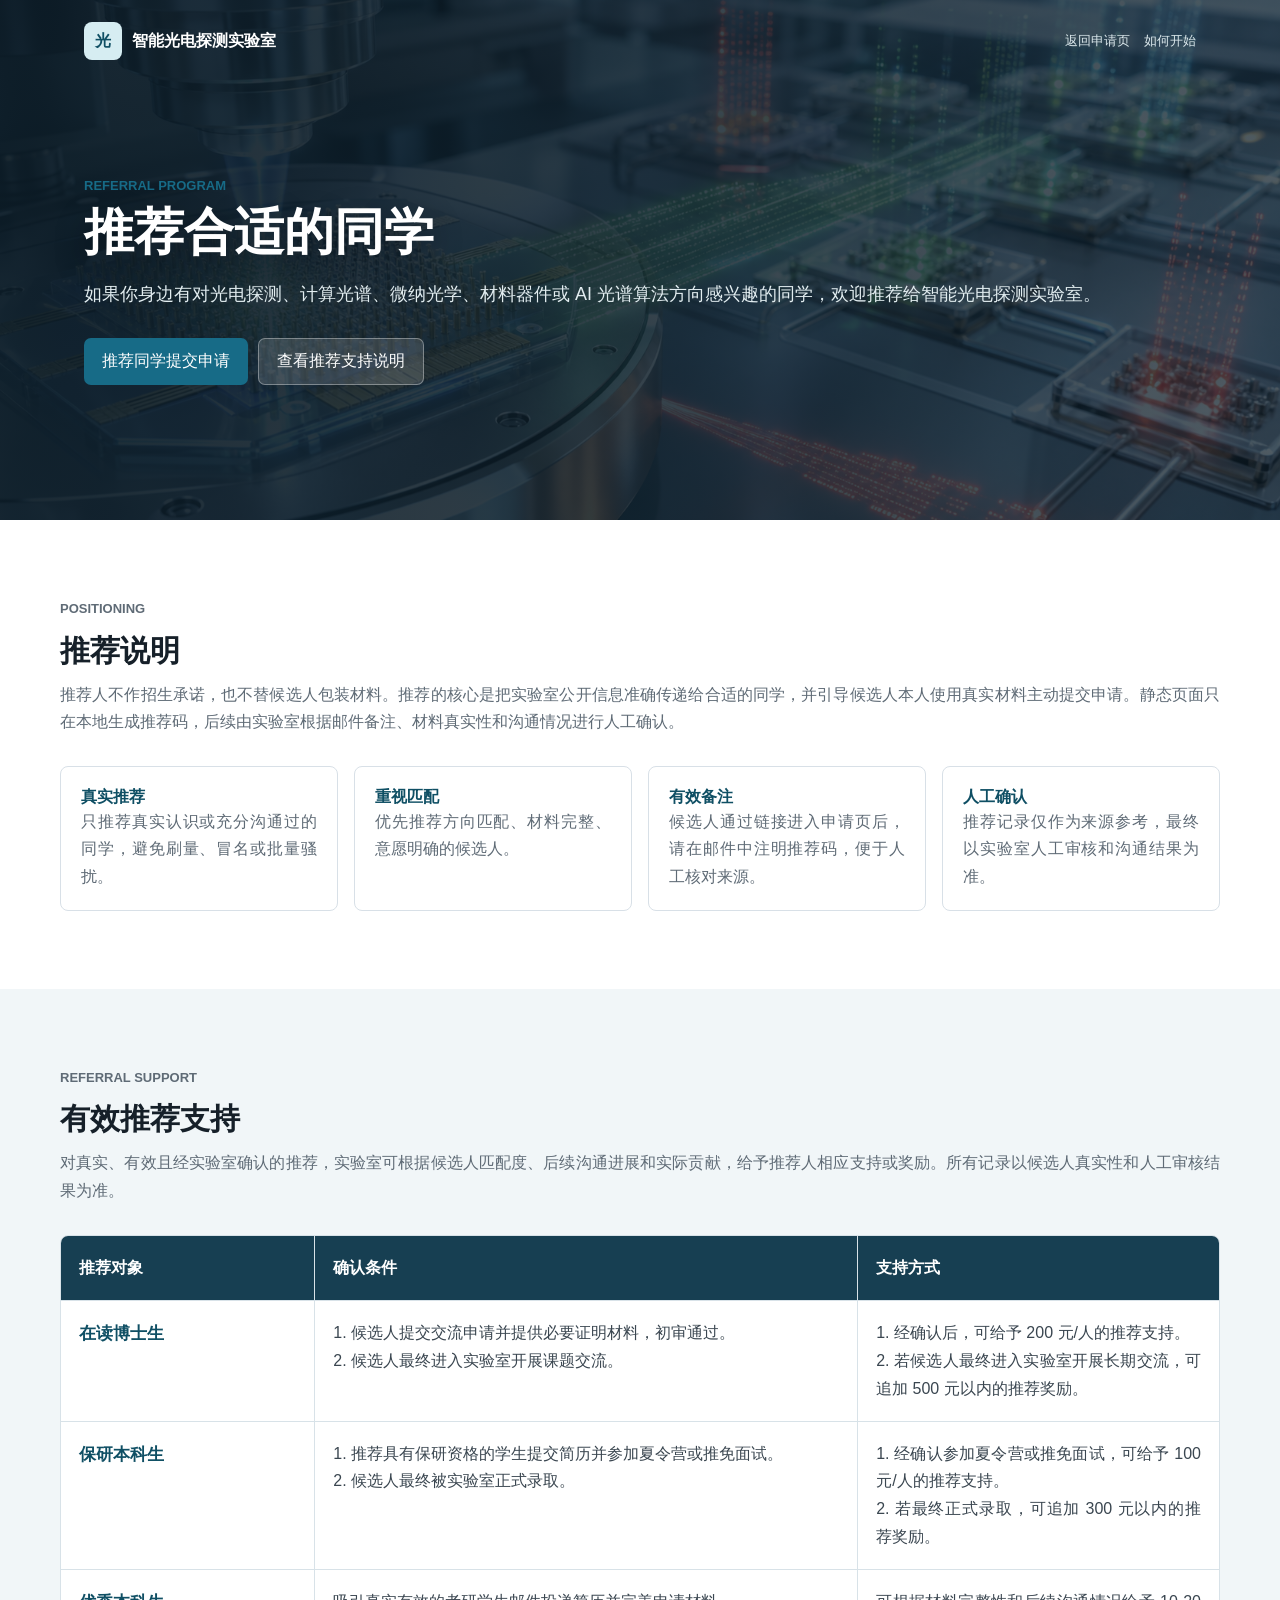
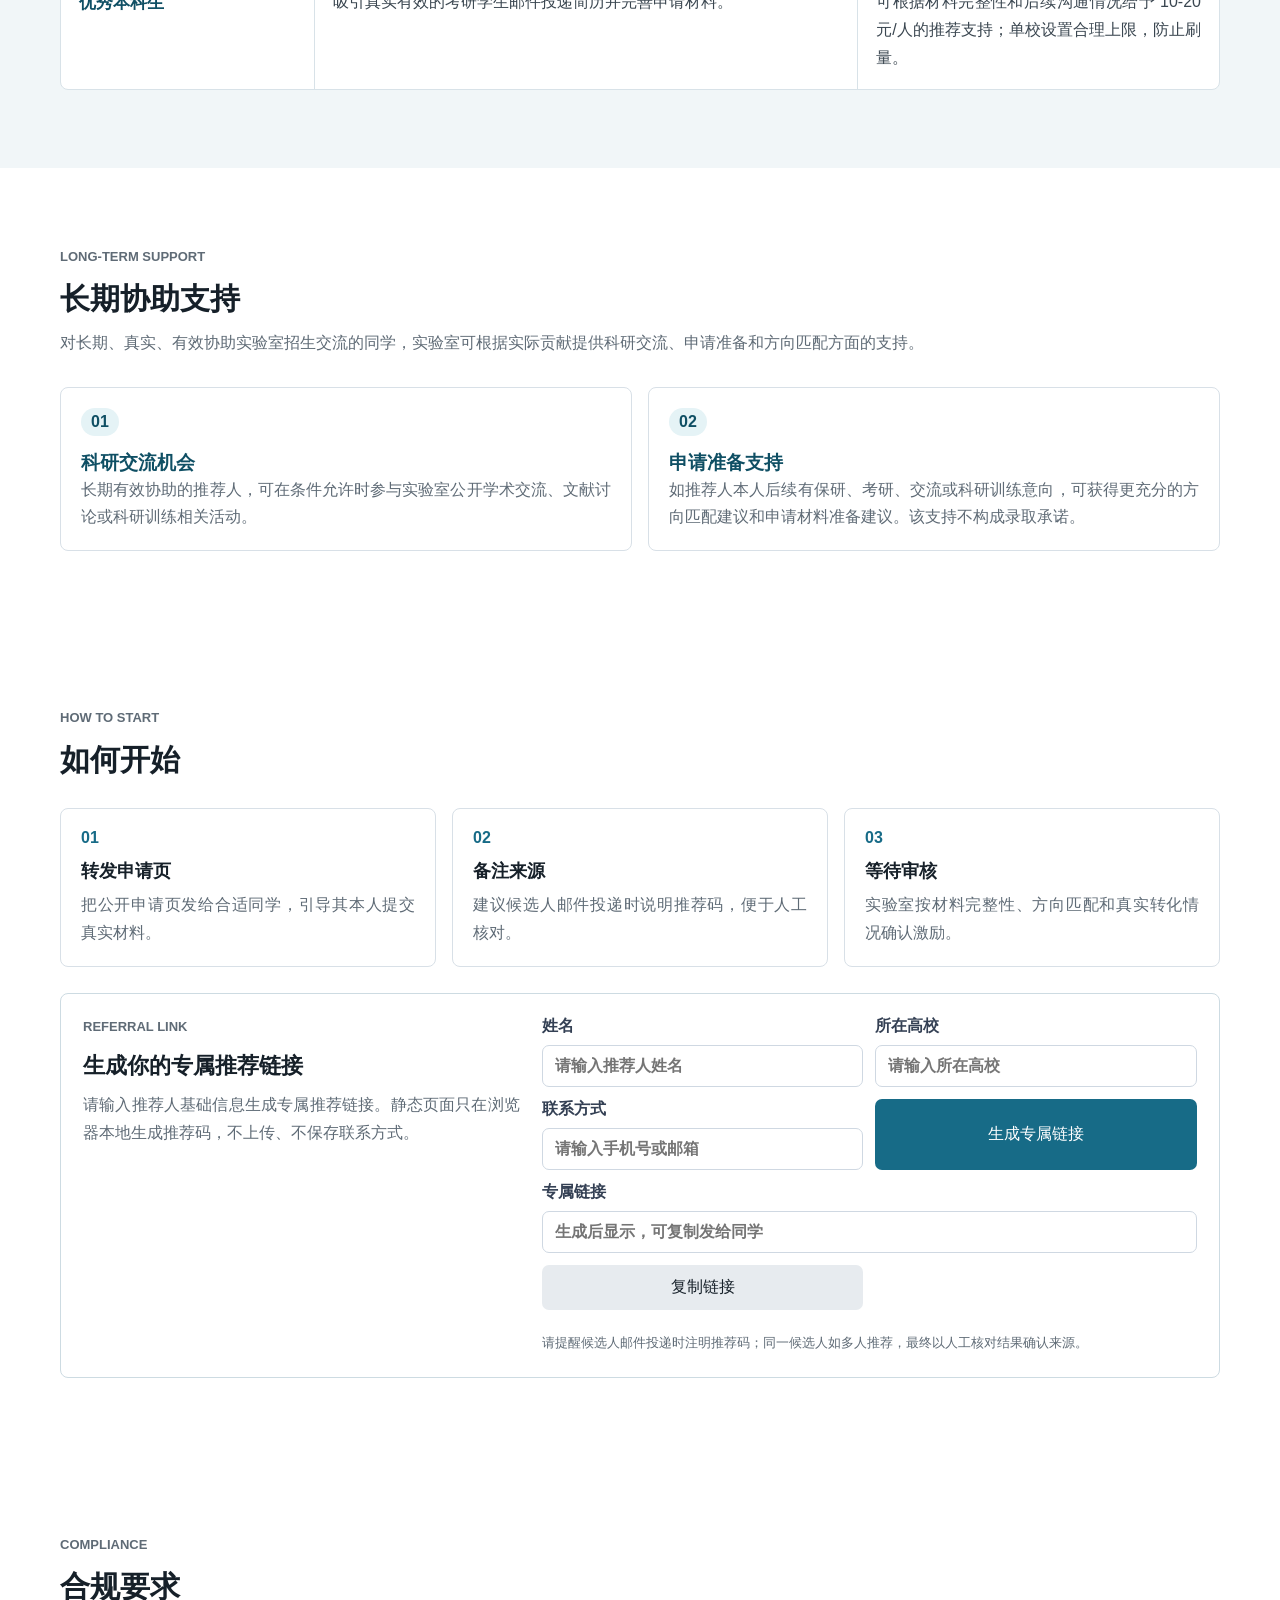
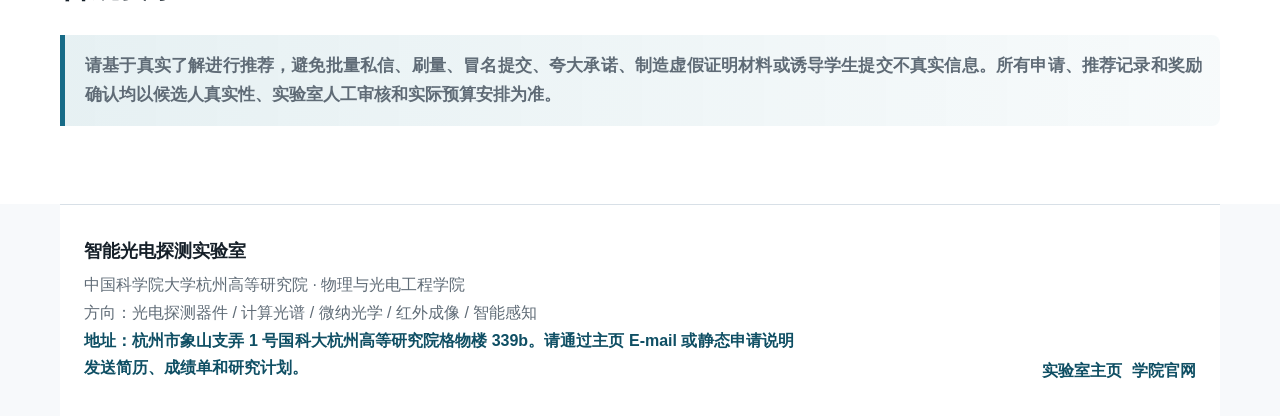
==== ambassador.html @ 32bdb353 "Deploy site" ====
<!doctype html>
<html lang="zh-CN">
  <head>
    <meta charset="utf-8" />
    <meta name="viewport" content="width=device-width, initial-scale=1" />
    <title>推荐同学｜智能光电探测实验室</title>
    <link rel="stylesheet" href="./static.css" />
  </head>
  <body class="ambassador-page">
    <header class="ambassador-hero">
      <nav class="nav">
        <a class="brand" href="./index.html">
          <span class="brand-mark">光</span>
          <span>智能光电探测实验室</span>
        </a>
        <div class="nav-links">
          <a href="./index.html">返回申请页</a>
          <a href="#start">如何开始</a>
        </div>
      </nav>
      <section class="ambassador-hero-inner">
        <p class="eyebrow">Referral Program</p>
        <h1>推荐合适的同学</h1>
        <p>
          如果你身边有对光电探测、计算光谱、微纳光学、材料器件或 AI 光谱算法方向感兴趣的同学，欢迎推荐给智能光电探测实验室。
        </p>
        <div class="hero-actions">
          <a class="primary" href="#start">推荐同学提交申请</a>
          <a class="secondary" href="#reward">查看推荐支持说明</a>
        </div>
      </section>
    </header>

    <main>
      <section class="page-section">
        <div class="section-head">
          <p class="eyebrow">Positioning</p>
          <h2>推荐说明</h2>
          <p>
            推荐人不作招生承诺，也不替候选人包装材料。推荐的核心是把实验室公开信息准确传递给合适的同学，并引导候选人本人使用真实材料主动提交申请。静态页面只在本地生成推荐码，后续由实验室根据邮件备注、材料真实性和沟通情况进行人工确认。
          </p>
        </div>
        <div class="ambassador-principles">
          <article><strong>真实推荐</strong><p>只推荐真实认识或充分沟通过的同学，避免刷量、冒名或批量骚扰。</p></article>
          <article><strong>重视匹配</strong><p>优先推荐方向匹配、材料完整、意愿明确的候选人。</p></article>
          <article><strong>有效备注</strong><p>候选人通过链接进入申请页后，请在邮件中注明推荐码，便于人工核对来源。</p></article>
          <article><strong>人工确认</strong><p>推荐记录仅作为来源参考，最终以实验室人工审核和沟通结果为准。</p></article>
        </div>
      </section>

      <section class="page-section reward-detail-section" id="reward">
        <div class="section-head">
          <p class="eyebrow">Referral Support</p>
          <h2>有效推荐支持</h2>
          <p>
            对真实、有效且经实验室确认的推荐，实验室可根据候选人匹配度、后续沟通进展和实际贡献，给予推荐人相应支持或奖励。所有记录以候选人真实性和人工审核结果为准。
          </p>
        </div>
        <div class="reward-table">
          <div class="reward-row reward-head">
            <span>推荐对象</span>
            <span>确认条件</span>
            <span>支持方式</span>
          </div>
          <div class="reward-row">
            <strong>在读博士生</strong>
            <p>1. 候选人提交交流申请并提供必要证明材料，初审通过。<br />2. 候选人最终进入实验室开展课题交流。</p>
            <p>1. 经确认后，可给予 200 元/人的推荐支持。<br />2. 若候选人最终进入实验室开展长期交流，可追加 500 元以内的推荐奖励。</p>
          </div>
          <div class="reward-row">
            <strong>保研本科生</strong>
            <p>1. 推荐具有保研资格的学生提交简历并参加夏令营或推免面试。<br />2. 候选人最终被实验室正式录取。</p>
            <p>1. 经确认参加夏令营或推免面试，可给予 100 元/人的推荐支持。<br />2. 若最终正式录取，可追加 300 元以内的推荐奖励。</p>
          </div>
          <div class="reward-row">
            <strong>优秀本科生</strong>
            <p>吸引真实有效的考研学生邮件投递简历并完善申请材料。</p>
            <p>可根据材料完整性和后续沟通情况给予 10-20 元/人的推荐支持；单校设置合理上限，防止刷量。</p>
          </div>
        </div>
      </section>

      <section class="page-section privilege-section">
        <div class="section-head">
          <p class="eyebrow">Long-term Support</p>
          <h2>长期协助支持</h2>
          <p>
            对长期、真实、有效协助实验室招生交流的同学，实验室可根据实际贡献提供科研交流、申请准备和方向匹配方面的支持。
          </p>
        </div>
        <div class="privilege-grid">
          <article>
            <span>01</span>
            <h3>科研交流机会</h3>
            <p>长期有效协助的推荐人，可在条件允许时参与实验室公开学术交流、文献讨论或科研训练相关活动。</p>
          </article>
          <article>
            <span>02</span>
            <h3>申请准备支持</h3>
            <p>如推荐人本人后续有保研、考研、交流或科研训练意向，可获得更充分的方向匹配建议和申请材料准备建议。该支持不构成录取承诺。</p>
          </article>
        </div>
      </section>

      <section class="page-section" id="start">
        <div class="section-head">
          <p class="eyebrow">How To Start</p>
          <h2>如何开始</h2>
        </div>
        <div class="intro-strip">
          <article><span>01</span><strong>转发申请页</strong><p>把公开申请页发给合适同学，引导其本人提交真实材料。</p></article>
          <article><span>02</span><strong>备注来源</strong><p>建议候选人邮件投递时说明推荐码，便于人工核对。</p></article>
          <article><span>03</span><strong>等待审核</strong><p>实验室按材料完整性、方向匹配和真实转化情况确认激励。</p></article>
        </div>
        <div class="referral-link-box referral-link-panel">
          <div>
            <p class="eyebrow">Referral Link</p>
            <h3>生成你的专属推荐链接</h3>
            <p>请输入推荐人基础信息生成专属推荐链接。静态页面只在浏览器本地生成推荐码，不上传、不保存联系方式。</p>
          </div>
          <form id="referral-link-form" class="referral-link-form">
            <label>姓名
              <input name="owner" required placeholder="请输入推荐人姓名" />
            </label>
            <label>所在高校
              <input name="school" required placeholder="请输入所在高校" />
            </label>
            <label>联系方式
              <input name="contact" required placeholder="请输入手机号或邮箱" />
            </label>
            <button class="primary" type="submit">生成专属链接</button>
            <label class="wide">专属链接
              <input id="referral-link-output" readonly placeholder="生成后显示，可复制发给同学" />
            </label>
            <button class="secondary light" id="copy-referral-link" type="button">复制链接</button>
            <p id="referral-link-tip" class="form-hint wide">请提醒候选人邮件投递时注明推荐码；同一候选人如多人推荐，最终以人工核对结果确认来源。</p>
          </form>
        </div>
      </section>

      <section class="page-section compliance-section">
        <div class="section-head">
          <p class="eyebrow">Compliance</p>
          <h2>合规要求</h2>
        </div>
        <p class="standalone-note">
          请基于真实了解进行推荐，避免批量私信、刷量、冒名提交、夸大承诺、制造虚假证明材料或诱导学生提交不真实信息。所有申请、推荐记录和奖励确认均以候选人真实性、实验室人工审核和实际预算安排为准。
        </p>
      </section>
    </main>

    <footer class="footer">
      <div>
        <strong>智能光电探测实验室</strong>
        <p>中国科学院大学杭州高等研究院 · 物理与光电工程学院</p>
        <p>方向：光电探测器件 / 计算光谱 / 微纳光学 / 红外成像 / 智能感知</p>
        <p><a href="./index.html#apply">地址：杭州市象山支弄 1 号国科大杭州高等研究院格物楼 339b。请通过主页 E-mail 或静态申请说明发送简历、成绩单和研究计划。</a></p>
      </div>
      <div class="footer-links">
        <a href="https://anthonyzhu1990.github.io/" target="_blank" rel="noreferrer">实验室主页</a>
        <a href="http://hias.ucas.ac.cn/" target="_blank" rel="noreferrer">学院官网</a>
      </div>
    </footer>
    <script src="./ambassador.js"></script>
  </body>
</html>
---- static.css ----
:root {
  --ink: #162029;
  --muted: #5f6b76;
  --line: #d8e0e7;
  --bg: #f7f9fb;
  --accent: #176b87;
  --accent-dark: #0f4f64;
  --panel: #ffffff;
  --soft: #eaf4f6;
}

* {
  box-sizing: border-box;
}

html {
  scroll-behavior: smooth;
}

body {
  margin: 0;
  color: var(--ink);
  background: var(--bg);
  font-family: "Microsoft YaHei", "Segoe UI", Arial, sans-serif;
  letter-spacing: 0;
  overflow-x: hidden;
}

a {
  color: inherit;
  text-decoration: none;
}

button {
  font: inherit;
}

input,
textarea,
select {
  font: inherit;
}

.hero {
  position: relative;
  min-height: 640px;
  overflow: hidden;
  color: #fff;
  background:
    linear-gradient(90deg, rgba(12, 28, 39, 0.94), rgba(12, 28, 39, 0.7)),
    linear-gradient(135deg, #173f52, #233642 55%, #152129);
}

.ambassador-page {
  background: #f7f9fb;
}

.ambassador-hero {
  min-height: 520px;
  color: #fff;
  background:
    linear-gradient(90deg, rgba(12, 28, 39, 0.94), rgba(12, 28, 39, 0.72)),
    url("./assets/lab/research-optoelectronic-encoding.png") center / cover;
}

.ambassador-hero-inner {
  max-width: 1160px;
  margin: 0 auto;
  padding: 96px 24px 88px;
}

.ambassador-hero-inner h1 {
  max-width: 760px;
  margin-top: 12px;
}

.ambassador-hero-inner p:not(.eyebrow) {
  max-width: 1160px;
  margin-top: 18px;
  color: #e2edf0;
  font-size: 18px;
  line-height: 1.78;
  text-align: justify;
}

#photonic-canvas {
  position: absolute;
  inset: 0;
  width: 100%;
  height: 100%;
  opacity: 0.78;
}

.hero::after {
  content: "";
  position: absolute;
  inset: auto 0 0;
  height: 110px;
  background: linear-gradient(180deg, transparent, rgba(247, 249, 251, 0.96));
  pointer-events: none;
}

.nav,
.hero-inner,
.page-section > *,
.footer {
  max-width: 1160px;
  margin-inline: auto;
}

.nav {
  position: relative;
  z-index: 2;
  display: flex;
  align-items: center;
  justify-content: space-between;
  gap: 18px;
  padding: 22px 24px;
}

.brand {
  display: inline-flex;
  align-items: center;
  gap: 10px;
  font-weight: 800;
}

.brand-mark {
  width: 38px;
  height: 38px;
  display: grid;
  place-items: center;
  border-radius: 8px;
  background: #d6edf2;
  color: var(--accent-dark);
}

.nav-links {
  display: flex;
  gap: 14px;
  color: #dbe8ec;
  font-size: 13px;
}

.nav-toggle {
  display: none;
  width: 44px;
  height: 44px;
  border: 1px solid rgba(255, 255, 255, 0.28);
  border-radius: 8px;
  background: rgba(255, 255, 255, 0.12);
  cursor: pointer;
}

.nav-toggle span {
  display: block;
  width: 20px;
  height: 2px;
  margin: 5px auto;
  border-radius: 999px;
  background: #fff;
}

.hero-inner {
  position: relative;
  z-index: 1;
  padding: 92px 24px 100px;
}

.hero-school,
.hero-college {
  margin: 0;
  font-weight: 800;
}

.hero-school {
  font-size: 26px;
}

.hero-college {
  margin-top: 6px;
  color: #9fe2ef;
  font-size: 21px;
}

h1,
h2,
h3,
p {
  margin: 0;
}

h1 {
  display: grid;
  gap: 8px;
  max-width: 980px;
  margin-top: 24px;
  color: #fff;
  font-size: 50px;
  line-height: 1.1;
  font-weight: 900;
  text-shadow: 0 12px 34px rgba(0, 0, 0, 0.32);
}

.lead {
  max-width: 760px;
  margin-top: 20px;
  color: #e7f0f3;
  font-size: 22px;
  font-weight: 800;
  line-height: 1.7;
}

.hero-audience {
  max-width: 760px;
  margin-top: 8px;
  color: #d8e7eb;
  font-size: 16px;
  line-height: 1.75;
}

.hero-tags,
.hero-actions,
.footer-links {
  display: flex;
  flex-wrap: wrap;
  gap: 10px;
}

.hero-tags {
  margin-top: 22px;
}

.hero-tags span {
  min-height: 30px;
  padding: 5px 10px;
  border: 1px solid rgba(255, 255, 255, 0.22);
  border-radius: 999px;
  background: rgba(255, 255, 255, 0.1);
  color: #e8f5f8;
  font-size: 13px;
}

.hero-actions {
  margin-top: 28px;
}

.primary,
.secondary {
  display: inline-flex;
  align-items: center;
  justify-content: center;
  min-height: 44px;
  border: 0;
  border-radius: 7px;
  padding: 12px 18px;
  cursor: pointer;
}

.primary {
  background: var(--accent);
  color: #fff;
}

.primary:hover {
  background: var(--accent-dark);
}

.secondary {
  border: 1px solid rgba(255, 255, 255, 0.35);
  background: rgba(255, 255, 255, 0.14);
  color: #fff;
}

.secondary.light {
  border: 0;
  background: #e7ebef;
  color: var(--ink);
}

.page-section {
  padding: 78px 24px;
  background: #fff;
}

.page-section.alt {
  background: #f1f6f8;
}

.section-head {
  margin-bottom: 30px;
}

.section-head p,
.page-section p,
.footer p {
  color: var(--muted);
  line-height: 1.74;
  text-align: justify;
  text-justify: inter-ideograph;
}

.form-hint {
  color: var(--muted);
  font-size: 13px;
  font-weight: 500;
}

.card-head {
  padding: 24px;
  border: 1px solid var(--line);
  border-radius: 8px;
  background: #fff;
}

.card-head p + p {
  margin-top: 12px;
}

.eyebrow {
  margin-bottom: 12px;
  color: var(--accent);
  font-size: 13px;
  font-weight: 800;
  text-transform: uppercase;
}

h2 {
  font-size: 30px;
  line-height: 1.2;
}

.section-head h2 + p {
  margin-top: 12px;
}

.research-grid,
.benefit-grid,
.resource-layout,
.referral-grid,
.ambassador-principles,
.privilege-grid {
  display: grid;
  grid-template-columns: repeat(3, minmax(0, 1fr));
  gap: 16px;
}

.research-card,
.benefit-grid article,
.resource-layout article,
.outcome-grid article,
.process-list article,
.referral-grid article,
.ambassador-principles article,
.privilege-grid article,
.apply-card,
.publication-card,
.program-detail,
.faq-list details {
  border: 1px solid var(--line);
  border-radius: 8px;
  background: #fff;
  transition: transform 180ms ease, border-color 180ms ease, box-shadow 180ms ease;
}

.research-card:hover,
.research-card:focus,
.benefit-grid article:hover,
.resource-layout article:hover,
.outcome-grid article:hover,
.process-list article:hover,
.referral-grid article:hover,
.ambassador-principles article:hover,
.privilege-grid article:hover,
.apply-card:hover,
.publication-card:hover,
.program-detail:hover,
.faq-list details:hover {
  transform: translateY(-4px);
  border-color: rgba(23, 107, 135, 0.42);
  box-shadow: 0 16px 34px rgba(22, 32, 41, 0.08);
}

.research-card {
  min-height: 420px;
  overflow: hidden;
  cursor: pointer;
  box-shadow: 0 10px 24px rgba(22, 32, 41, 0.06);
}

.research-card img {
  width: 100%;
  height: 235px;
  display: block;
  object-fit: cover;
  background: #e8eef2;
}

.research-card div {
  padding: 18px;
}

.research-card span {
  display: block;
  margin-bottom: 10px;
  color: var(--accent);
  font-weight: 900;
}

.research-card h3,
.benefit-grid strong {
  margin-bottom: 10px;
  font-size: 20px;
  line-height: 1.35;
}

.research-card p,
.benefit-grid p,
.resource-layout li,
.publication-card li,
.program-detail li,
.program-note,
.faq-list p,
.referral-grid p {
  color: #344054;
  line-height: 1.68;
}

.research-card button {
  margin-top: 16px;
  border: 0;
  border-radius: 6px;
  padding: 9px 12px;
  background: var(--accent);
  color: #fff;
  cursor: pointer;
}

.program-tabs {
  display: grid;
  grid-template-columns: repeat(4, minmax(0, 1fr));
  gap: 12px;
  margin-bottom: 14px;
}

.program-tabs button {
  min-height: 124px;
  border: 1px solid var(--line);
  border-radius: 8px;
  padding: 16px;
  background: #fff;
  color: var(--ink);
  text-align: left;
  cursor: pointer;
}

.program-tabs button:hover,
.program-tabs button.active {
  border-color: rgba(23, 107, 135, 0.46);
  box-shadow: 0 14px 26px rgba(22, 32, 41, 0.08);
}

.program-tabs span,
.program-tabs strong,
.program-tabs small {
  display: block;
}

.program-tabs span {
  margin-bottom: 10px;
  font-size: 17px;
  font-weight: 900;
  line-height: 1.35;
}

.program-tabs strong {
  color: var(--accent-dark);
  font-size: 13px;
  line-height: 1.45;
}

.program-tabs small {
  margin-top: 8px;
  color: var(--muted);
  line-height: 1.45;
}

.program-detail {
  padding: 24px;
}

.program-detail-main span {
  display: inline-flex;
  margin-bottom: 8px;
  color: var(--accent);
  font-size: 13px;
  font-weight: 900;
}

.program-detail-main h3 {
  font-size: 24px;
}

.program-stipend {
  margin: 16px 0;
  padding: 12px;
  border-left: 4px solid var(--accent);
  background: var(--soft);
  color: var(--accent-dark);
  font-weight: 900;
}

.program-detail-grid {
  display: grid;
  grid-template-columns: repeat(2, minmax(0, 1fr));
  gap: 18px;
}

.program-detail ul,
.resource-layout ul,
.publication-card ul {
  display: grid;
  gap: 8px;
  margin: 10px 0 0;
  padding-left: 18px;
}

.program-note {
  margin-top: 12px;
  padding-top: 12px;
  border-top: 1px solid var(--line);
}

.benefit-grid article,
.resource-layout article,
.referral-grid article {
  padding: 20px;
}

.benefit-grid strong,
.referral-grid strong,
.ambassador-principles strong,
.privilege-grid h3 {
  display: block;
  color: var(--accent-dark);
}

.ambassador-principles article,
.privilege-grid article {
  padding: 20px;
}

.ambassador-principles {
  grid-template-columns: repeat(4, minmax(0, 1fr));
}

.ambassador-principles p,
.privilege-grid p {
  color: var(--muted);
  line-height: 1.7;
}

.privilege-grid {
  grid-template-columns: repeat(2, minmax(0, 1fr));
}

.privilege-grid span {
  display: inline-flex;
  align-items: center;
  min-height: 28px;
  margin-bottom: 14px;
  padding: 4px 10px;
  border-radius: 999px;
  background: #e5f3f6;
  color: var(--accent-dark);
  font-weight: 800;
}

.resource-layout {
  grid-template-columns: repeat(3, minmax(0, 1fr));
}

.resource-layout h3 {
  margin-bottom: 10px;
  font-size: 18px;
}

.publication-card {
  margin-top: 16px;
  padding: 24px;
}

.outcome-grid {
  display: grid;
  grid-template-columns: 1fr;
  gap: 10px;
}

.outcome-grid article {
  display: grid;
  grid-template-columns: 110px 140px 1fr;
  gap: 14px;
  align-items: center;
  padding: 14px 16px;
}

.outcome-grid strong,
.outcome-grid span,
.outcome-grid p {
  display: block;
  margin: 0;
}

.outcome-grid span {
  color: var(--muted);
  font-size: 13px;
}

.outcome-grid p {
  color: var(--accent-dark);
  font-weight: 800;
}

.apply-layout {
  display: grid;
  grid-template-columns: minmax(280px, 0.8fr) minmax(0, 1.2fr);
  gap: 18px;
  align-items: start;
}

.apply-card {
  padding: 22px;
}

.apply-card h3 {
  font-size: 22px;
}

.apply-card p {
  margin-top: 10px;
}

.apply-card .primary,
.apply-card .secondary {
  margin-top: 16px;
  margin-right: 10px;
}

.email-line {
  color: var(--accent-dark) !important;
  font-weight: 900;
}

.process-list {
  display: grid;
  grid-template-columns: repeat(2, minmax(0, 1fr));
  gap: 16px;
}

.intro-strip {
  display: grid;
  grid-template-columns: repeat(3, minmax(0, 1fr));
  gap: 16px;
}

.process-list article,
.intro-strip article {
  min-height: 138px;
  padding: 20px;
}

.process-list span,
.intro-strip span {
  display: block;
  margin-bottom: 12px;
  color: var(--accent);
  font-weight: 900;
}

.process-list strong,
.intro-strip strong {
  display: block;
  margin-bottom: 8px;
  font-size: 18px;
}

.intro-strip article {
  border: 1px solid var(--line);
  border-radius: 8px;
  background: #fff;
}

.faq-list {
  display: grid;
  gap: 12px;
}

.faq-list summary {
  min-height: 52px;
  padding: 16px 18px;
  color: var(--ink);
  font-weight: 900;
  cursor: pointer;
}

.faq-list p {
  padding: 0 18px 18px;
}

.referral-section {
  color: #fff;
  background:
    linear-gradient(135deg, rgba(19, 64, 80, 0.96), rgba(25, 42, 52, 0.98)),
    linear-gradient(90deg, #173f52, #253847);
}

.ambassador-layout {
  display: grid;
  grid-template-columns: minmax(0, 1fr);
  gap: 28px;
  align-items: center;
}

.ambassador-actions {
  display: flex;
  flex-wrap: wrap;
  gap: 12px;
  margin-top: 24px;
}

.ambassador-primary-link {
  padding: 16px 24px;
  font-size: 17px;
  font-weight: 900;
}

.referral-section .eyebrow,
.referral-section h2 {
  color: #fff;
}

.referral-section .section-head p,
.compliance-note {
  color: #dce9ed;
}

.reward-detail-section {
  background: #f1f6f8;
}

.reward-table {
  overflow: hidden;
  border: 1px solid #d8e2e8;
  border-radius: 8px;
  background: #fff;
}

.reward-row {
  display: grid;
  grid-template-columns: 0.7fr 1.5fr 1fr;
  border-top: 1px solid #d8e2e8;
}

.reward-row:first-child {
  border-top: 0;
}

.reward-row > * {
  min-width: 0;
  padding: 18px;
  border-left: 1px solid #d8e2e8;
  line-height: 1.75;
}

.reward-row > *:first-child {
  border-left: 0;
}

.reward-head {
  background: #173f52;
  color: #fff;
  font-weight: 800;
}

.reward-row strong {
  color: var(--accent-dark);
  font-size: 17px;
}

.reward-row p {
  color: #3a4650;
}

.referral-link-box {
  display: grid;
  grid-template-columns: minmax(0, 0.8fr) minmax(0, 1.2fr);
  gap: 22px;
  margin-top: 26px;
  padding: 22px;
  border: 1px solid #cddbe2;
  border-radius: 8px;
  background: #fff;
}

.referral-link-box h3 {
  margin-top: 6px;
  font-size: 22px;
}

.referral-link-box p:not(.eyebrow) {
  margin-top: 10px;
  color: var(--muted);
  line-height: 1.75;
}

.referral-link-form {
  display: grid;
  grid-template-columns: repeat(2, minmax(0, 1fr));
  gap: 12px;
}

.wide {
  grid-column: 1 / -1;
}

label {
  display: grid;
  gap: 8px;
  color: #344054;
  font-weight: 800;
}

input {
  width: 100%;
  border: 1px solid #cfd8e2;
  border-radius: 7px;
  padding: 11px 12px;
  color: var(--ink);
  background: #fff;
  outline: none;
}

input:focus {
  border-color: var(--accent);
  box-shadow: 0 0 0 3px rgba(23, 107, 135, 0.14);
}

.standalone-note {
  max-width: 1160px;
  margin-top: 0;
  padding: 16px 18px 16px 20px;
  border-left: 5px solid var(--accent);
  border-radius: 0 8px 8px 0;
  background: linear-gradient(90deg, rgba(31, 124, 145, 0.11), rgba(31, 124, 145, 0.035));
  color: #1f2937;
  font-size: 17px;
  font-weight: 900;
  line-height: 1.8;
}

.compliance-note {
  margin-top: 22px;
  padding: 16px 18px;
  border-left: 5px solid #9fe2ef;
  border-radius: 0 8px 8px 0;
  background: rgba(255, 255, 255, 0.08);
  font-weight: 800;
}

.research-modal {
  position: fixed;
  inset: 0;
  z-index: 50;
  display: none;
  align-items: center;
  justify-content: center;
  padding: 28px;
}

.research-modal.active {
  display: flex;
}

.modal-backdrop {
  position: absolute;
  inset: 0;
  background: rgba(4, 12, 18, 0.76);
  backdrop-filter: blur(8px);
}

.modal-panel {
  position: relative;
  z-index: 1;
  width: min(1080px, 94vw);
  max-height: min(760px, 90vh);
  display: grid;
  grid-template-columns: minmax(0, 1.1fr) minmax(0, 0.9fr);
  overflow: hidden;
  border: 1px solid rgba(255, 255, 255, 0.22);
  border-radius: 10px;
  background: #fff;
  box-shadow: 0 34px 90px rgba(0, 0, 0, 0.35);
}

.modal-panel img {
  width: 100%;
  height: 100%;
  min-height: 520px;
  object-fit: contain;
  background: #e8eef2;
}

.modal-content {
  overflow: auto;
  padding: 34px;
}

.modal-content h2 {
  margin-bottom: 12px;
}

.modal-content p {
  color: #344054;
  line-height: 1.72;
  margin-bottom: 18px;
}

.modal-content ul {
  display: grid;
  gap: 12px;
  margin: 0;
  padding-left: 18px;
  color: #263442;
  line-height: 1.68;
}

.modal-close {
  position: absolute;
  top: 12px;
  right: 12px;
  z-index: 2;
  width: 38px;
  height: 38px;
  border: 0;
  border-radius: 50%;
  background: rgba(15, 31, 42, 0.85);
  color: #fff;
  font-size: 24px;
  cursor: pointer;
}

body.modal-open {
  overflow: hidden;
}

.footer {
  display: grid;
  grid-template-columns: minmax(0, 1.3fr) minmax(260px, 0.7fr);
  gap: 20px;
  padding: 34px 24px;
  border-top: 1px solid var(--line);
  color: var(--muted);
  background: #fff;
  align-items: end;
}

.footer strong {
  display: block;
  margin-bottom: 8px;
  color: var(--ink);
  font-size: 18px;
}

.footer-links {
  justify-content: flex-end;
}

.footer a {
  color: var(--accent-dark);
  font-weight: 800;
}

@media (max-width: 920px) {
  .nav {
    flex-wrap: wrap;
  }

  .nav-toggle {
    display: inline-block;
    margin-left: auto;
  }

  .nav-links {
    display: none;
    width: 100%;
    flex-direction: column;
    gap: 8px;
    padding: 12px;
    border: 1px solid rgba(255, 255, 255, 0.18);
    border-radius: 8px;
    background: rgba(12, 28, 39, 0.94);
  }

  .nav-open .nav-links {
    display: flex;
  }

  .nav-links a {
    min-height: 44px;
    display: flex;
    align-items: center;
  }

  h1 {
    max-width: 10.8em;
    font-size: 32px;
    line-height: 1.16;
    word-break: break-all;
  }

  .lead {
    max-width: 420px;
    font-size: 18px;
    word-break: break-all;
  }

  .research-grid,
  .benefit-grid,
  .resource-layout,
  .program-tabs,
  .program-detail-grid,
  .apply-layout,
  .process-list,
  .intro-strip,
  .referral-grid,
  .ambassador-principles,
  .privilege-grid,
  .reward-row,
  .referral-link-box,
  .referral-link-form,
  .footer {
    grid-template-columns: 1fr;
  }

  .reward-row > * {
    border-left: 0;
    border-top: 1px solid #d8e2e8;
  }

  .reward-row > *:first-child {
    border-top: 0;
  }

  .reward-head {
    display: none;
  }

  .outcome-grid article {
    grid-template-columns: 1fr;
    gap: 4px;
  }

  .modal-panel {
    grid-template-columns: 1fr;
    width: calc(100vw - 24px);
    max-width: calc(100vw - 24px);
    max-height: 88vh;
  }

  .modal-panel img {
    min-height: 0;
  }

  .footer-links {
    justify-content: flex-start;
  }
}

@media (max-width: 560px) {
  .hero {
    min-height: 600px;
  }

  .hero-inner {
    padding-top: 54px;
  }

  .hero-school {
    font-size: 16px;
  }

  .hero-college,
  .hero-audience {
    font-size: 14px;
  }

  h1 {
    font-size: 30px;
  }

  .page-section {
    padding: 54px 16px;
  }

  .program-tabs button {
    min-height: auto;
  }
}
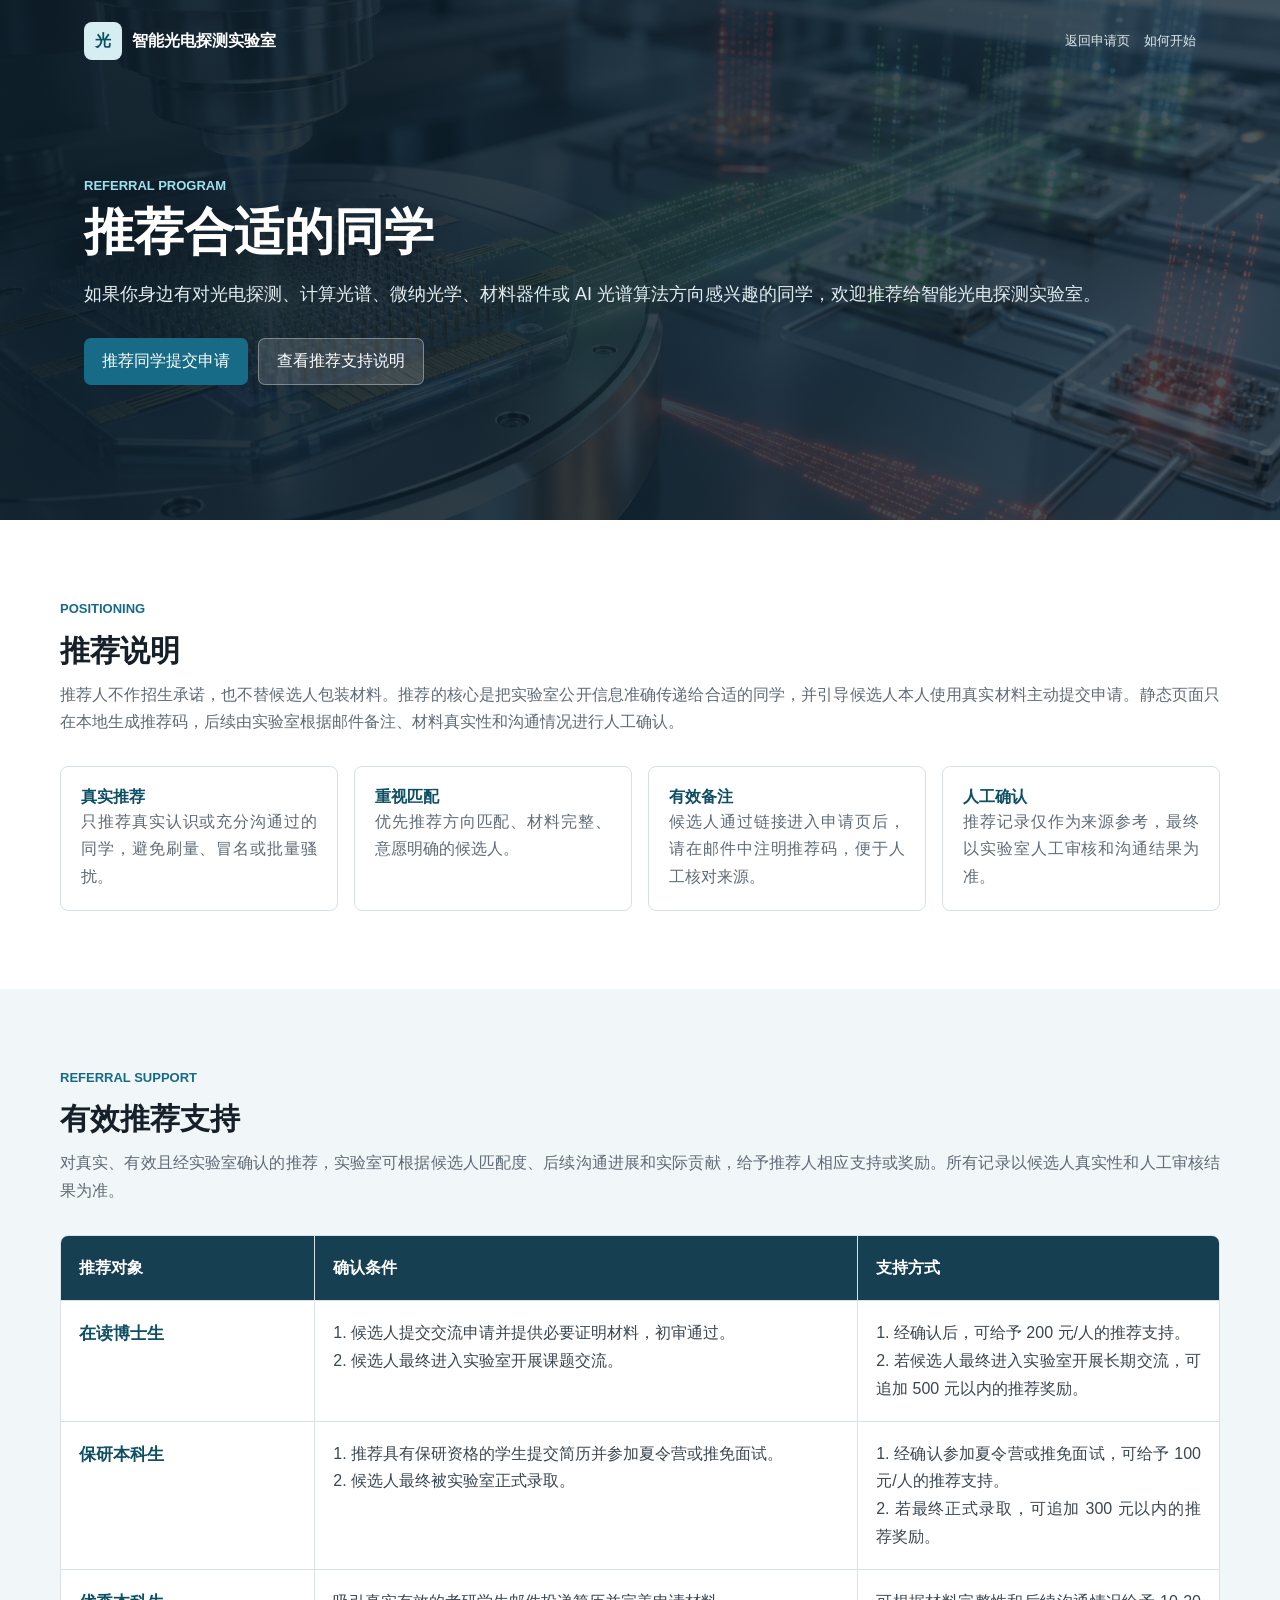
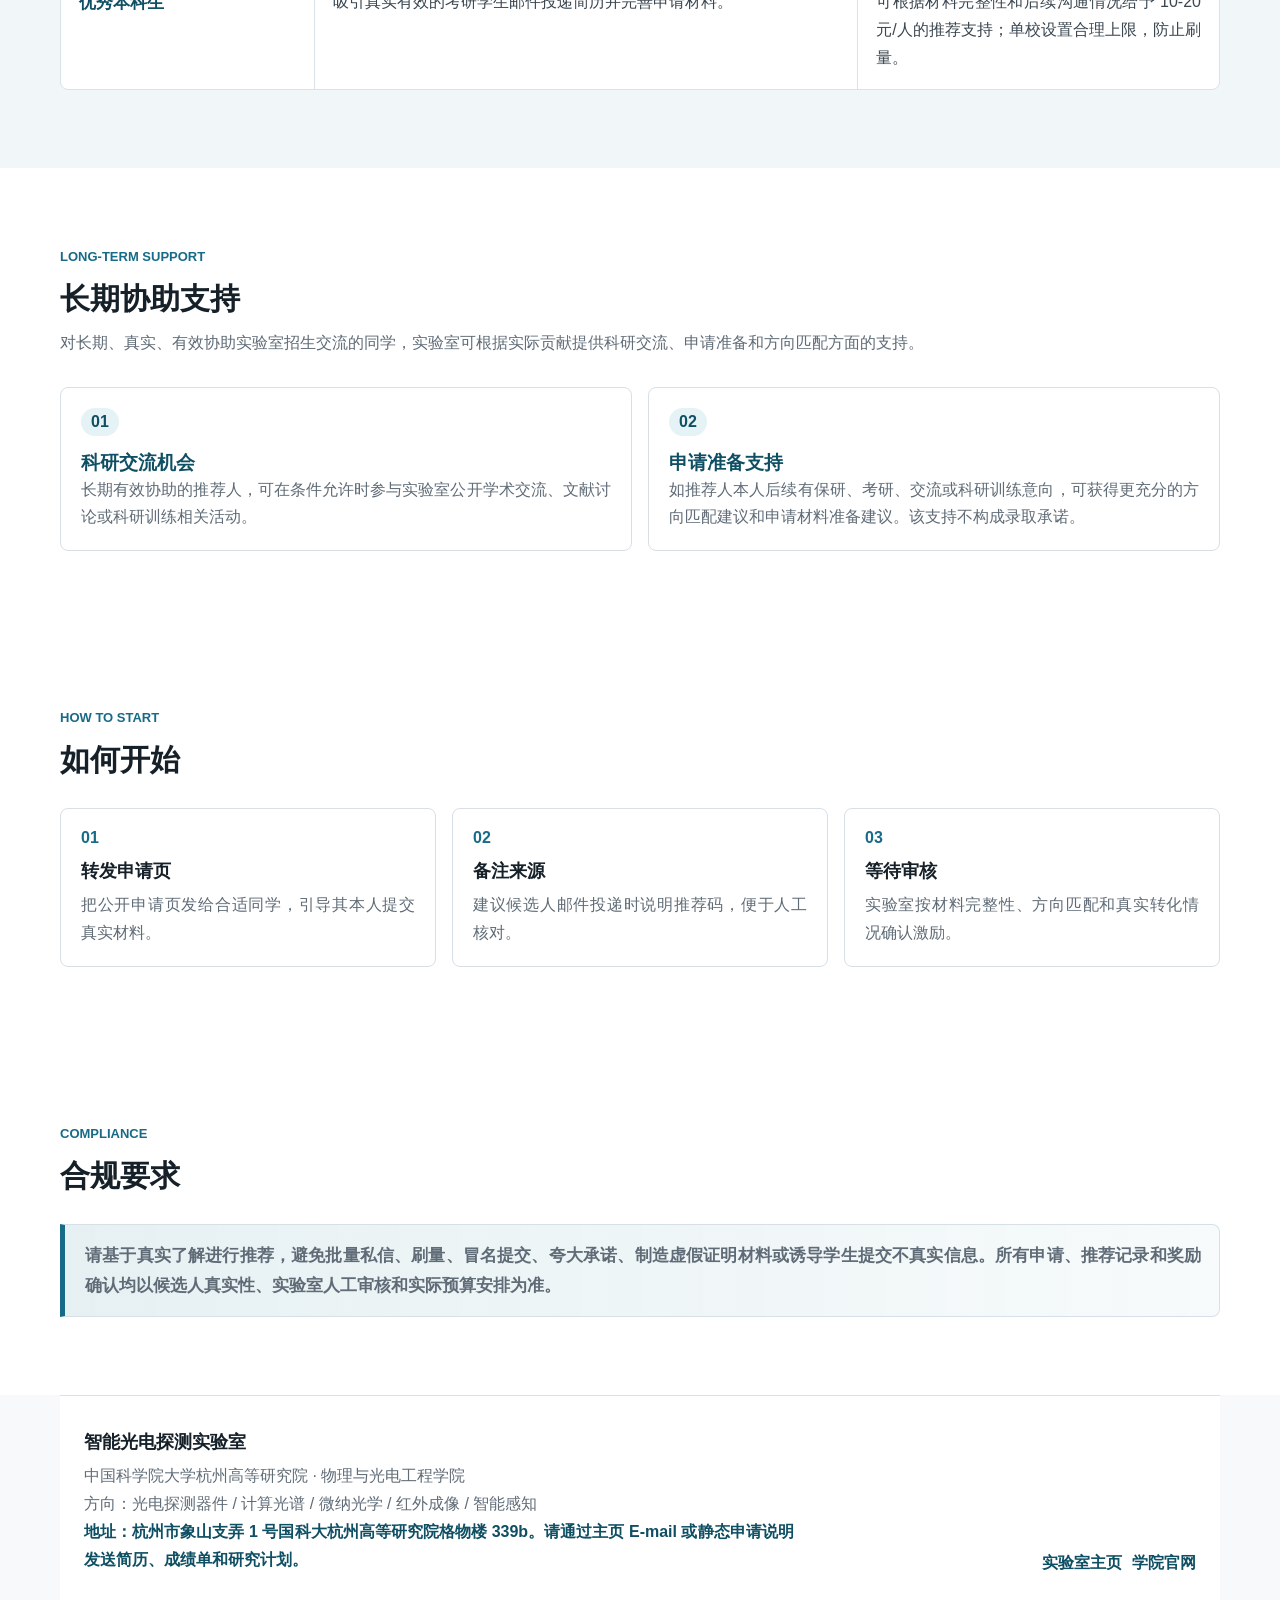
==== commit 489a3334: "Align cards and remove referral link form" ====
--- a/ambassador.html
+++ b/ambassador.html
@@ -112,30 +112,6 @@
           <article><span>02</span><strong>备注来源</strong><p>建议候选人邮件投递时说明推荐码，便于人工核对。</p></article>
           <article><span>03</span><strong>等待审核</strong><p>实验室按材料完整性、方向匹配和真实转化情况确认激励。</p></article>
         </div>
-        <div class="referral-link-box referral-link-panel">
-          <div>
-            <p class="eyebrow">Referral Link</p>
-            <h3>生成你的专属推荐链接</h3>
-            <p>请输入推荐人基础信息生成专属推荐链接。静态页面只在浏览器本地生成推荐码，不上传、不保存联系方式。</p>
-          </div>
-          <form id="referral-link-form" class="referral-link-form">
-            <label>姓名
-              <input name="owner" required placeholder="请输入推荐人姓名" />
-            </label>
-            <label>所在高校
-              <input name="school" required placeholder="请输入所在高校" />
-            </label>
-            <label>联系方式
-              <input name="contact" required placeholder="请输入手机号或邮箱" />
-            </label>
-            <button class="primary" type="submit">生成专属链接</button>
-            <label class="wide">专属链接
-              <input id="referral-link-output" readonly placeholder="生成后显示，可复制发给同学" />
-            </label>
-            <button class="secondary light" id="copy-referral-link" type="button">复制链接</button>
-            <p id="referral-link-tip" class="form-hint wide">请提醒候选人邮件投递时注明推荐码；同一候选人如多人推荐，最终以人工核对结果确认来源。</p>
-          </form>
-        </div>
       </section>
 
       <section class="page-section compliance-section">
--- a/static.css
+++ b/static.css
@@ -325,6 +325,10 @@
   text-transform: uppercase;
 }
 
+.section-head .eyebrow {
+  color: var(--accent);
+}
+
 h2 {
   font-size: 30px;
   line-height: 1.2;
@@ -346,6 +350,8 @@
 }
 
 .research-card,
+.card-head,
+.intro-strip article,
 .benefit-grid article,
 .resource-layout article,
 .outcome-grid article,
@@ -356,6 +362,9 @@
 .apply-card,
 .publication-card,
 .program-detail,
+.program-tabs button,
+.reward-table,
+.standalone-note,
 .faq-list details {
   border: 1px solid var(--line);
   border-radius: 8px;
@@ -365,6 +374,8 @@
 
 .research-card:hover,
 .research-card:focus,
+.card-head:hover,
+.intro-strip article:hover,
 .benefit-grid article:hover,
 .resource-layout article:hover,
 .outcome-grid article:hover,
@@ -375,6 +386,9 @@
 .apply-card:hover,
 .publication-card:hover,
 .program-detail:hover,
+.program-tabs button:hover,
+.reward-table:hover,
+.standalone-note:hover,
 .faq-list details:hover {
   transform: translateY(-4px);
   border-color: rgba(23, 107, 135, 0.42);
@@ -445,10 +459,7 @@
 
 .program-tabs button {
   min-height: 124px;
-  border: 1px solid var(--line);
-  border-radius: 8px;
   padding: 16px;
-  background: #fff;
   color: var(--ink);
   text-align: left;
   cursor: pointer;
@@ -457,7 +468,10 @@
 .program-tabs button:hover,
 .program-tabs button.active {
   border-color: rgba(23, 107, 135, 0.46);
-  box-shadow: 0 14px 26px rgba(22, 32, 41, 0.08);
+}
+
+.program-tabs button.active {
+  outline: 2px solid rgba(23, 107, 135, 0.18);
 }
 
 .program-tabs span,
@@ -469,7 +483,7 @@
 .program-tabs span {
   margin-bottom: 10px;
   font-size: 17px;
-  font-weight: 900;
+  font-weight: 800;
   line-height: 1.35;
 }
 
@@ -487,6 +501,11 @@
 
 .program-detail {
   padding: 24px;
+}
+
+.program-detail-main,
+.program-note {
+  max-width: none;
 }
 
 .program-detail-main span {
@@ -494,20 +513,23 @@
   margin-bottom: 8px;
   color: var(--accent);
   font-size: 13px;
-  font-weight: 900;
+  font-weight: 800;
 }
 
 .program-detail-main h3 {
   font-size: 24px;
+  line-height: 1.32;
 }
 
 .program-stipend {
+  max-width: none;
   margin: 16px 0;
   padding: 12px;
   border-left: 4px solid var(--accent);
   background: var(--soft);
   color: var(--accent-dark);
-  font-weight: 900;
+  font-weight: 800;
+  line-height: 1.55;
 }
 
 .program-detail-grid {
@@ -529,6 +551,8 @@
   margin-top: 12px;
   padding-top: 12px;
   border-top: 1px solid var(--line);
+  white-space: pre-line;
+  overflow-wrap: anywhere;
 }
 
 .benefit-grid article,
@@ -577,7 +601,7 @@
 }
 
 .resource-layout {
-  grid-template-columns: repeat(3, minmax(0, 1fr));
+  grid-template-columns: repeat(2, minmax(0, 1fr));
 }
 
 .resource-layout h3 {
@@ -623,7 +647,7 @@
 
 .apply-layout {
   display: grid;
-  grid-template-columns: minmax(280px, 0.8fr) minmax(0, 1.2fr);
+  grid-template-columns: repeat(2, minmax(0, 1fr));
   gap: 18px;
   align-items: start;
 }
@@ -685,8 +709,6 @@
 }
 
 .intro-strip article {
-  border: 1px solid var(--line);
-  border-radius: 8px;
   background: #fff;
 }
 
@@ -734,9 +756,13 @@
   font-weight: 900;
 }
 
-.referral-section .eyebrow,
 .referral-section h2 {
   color: #fff;
+}
+
+.ambassador-hero .eyebrow,
+.referral-section .eyebrow {
+  color: #9fe2ef;
 }
 
 .referral-section .section-head p,
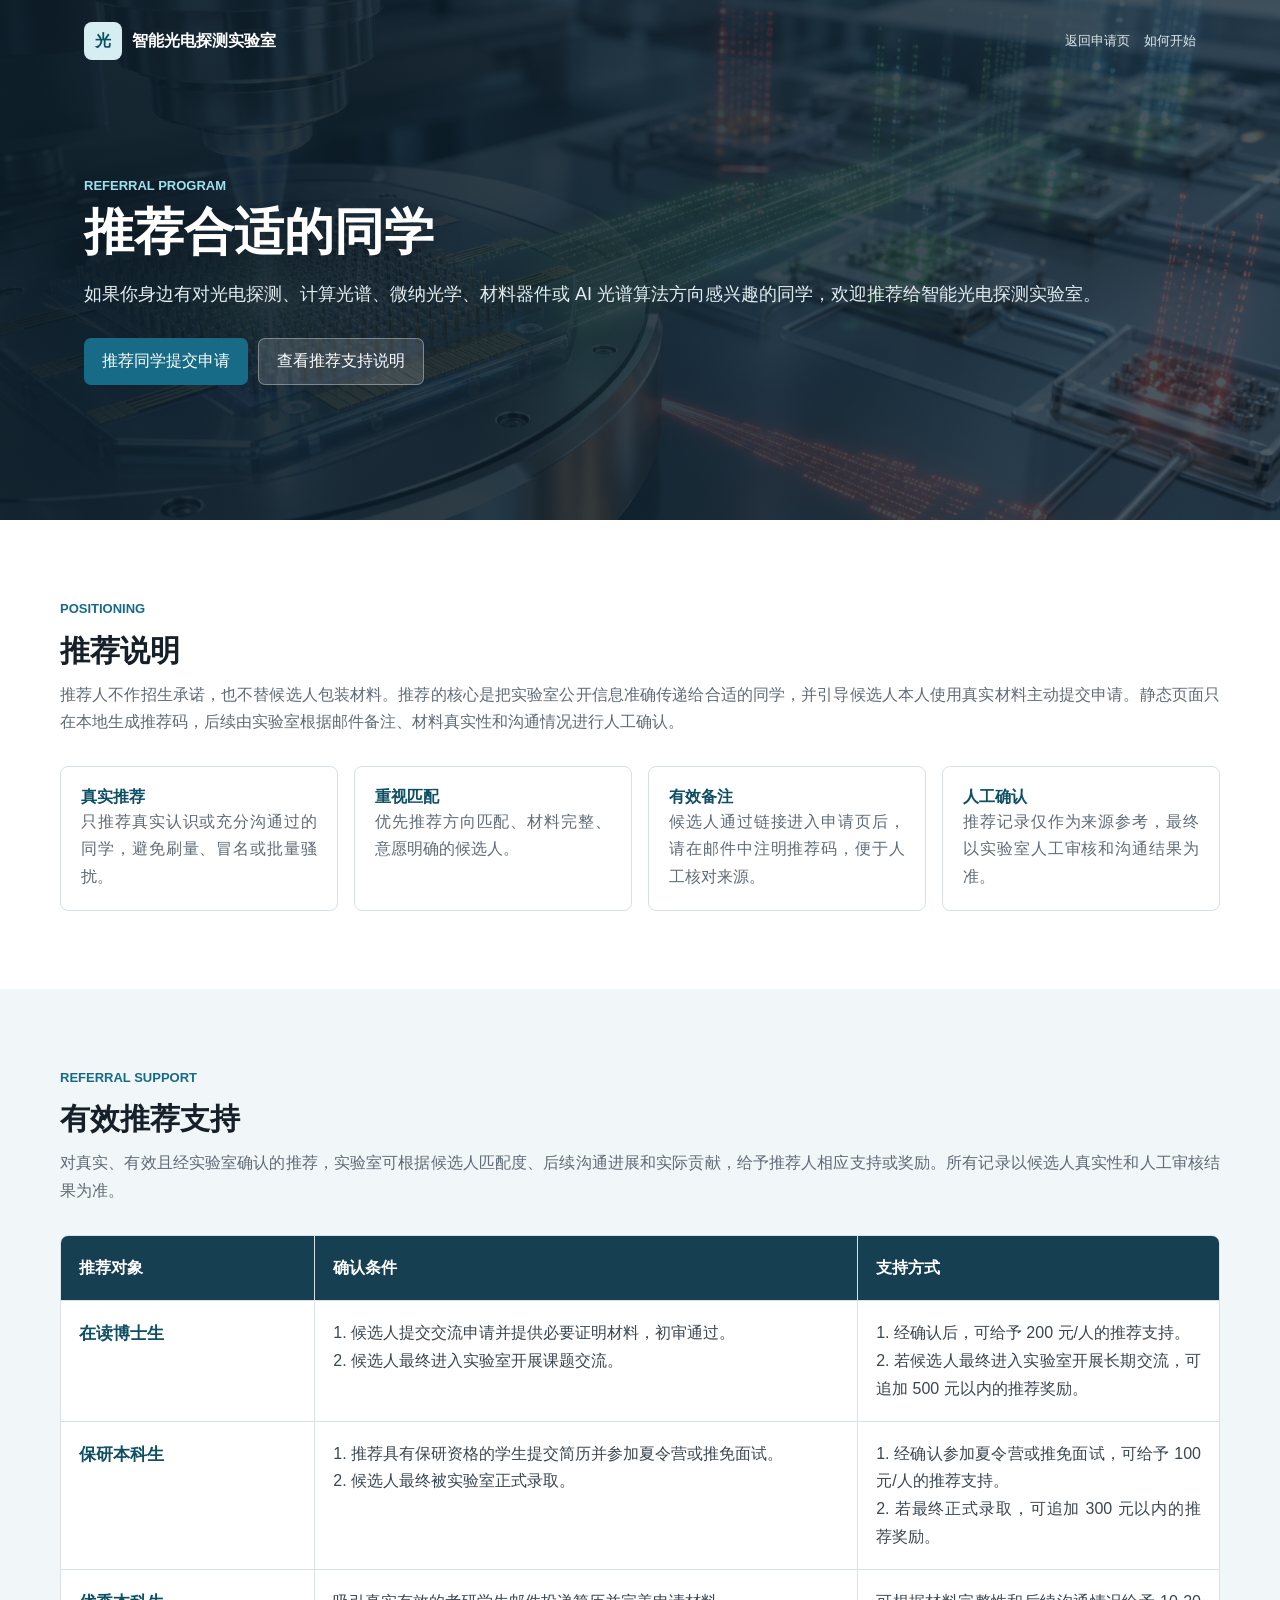
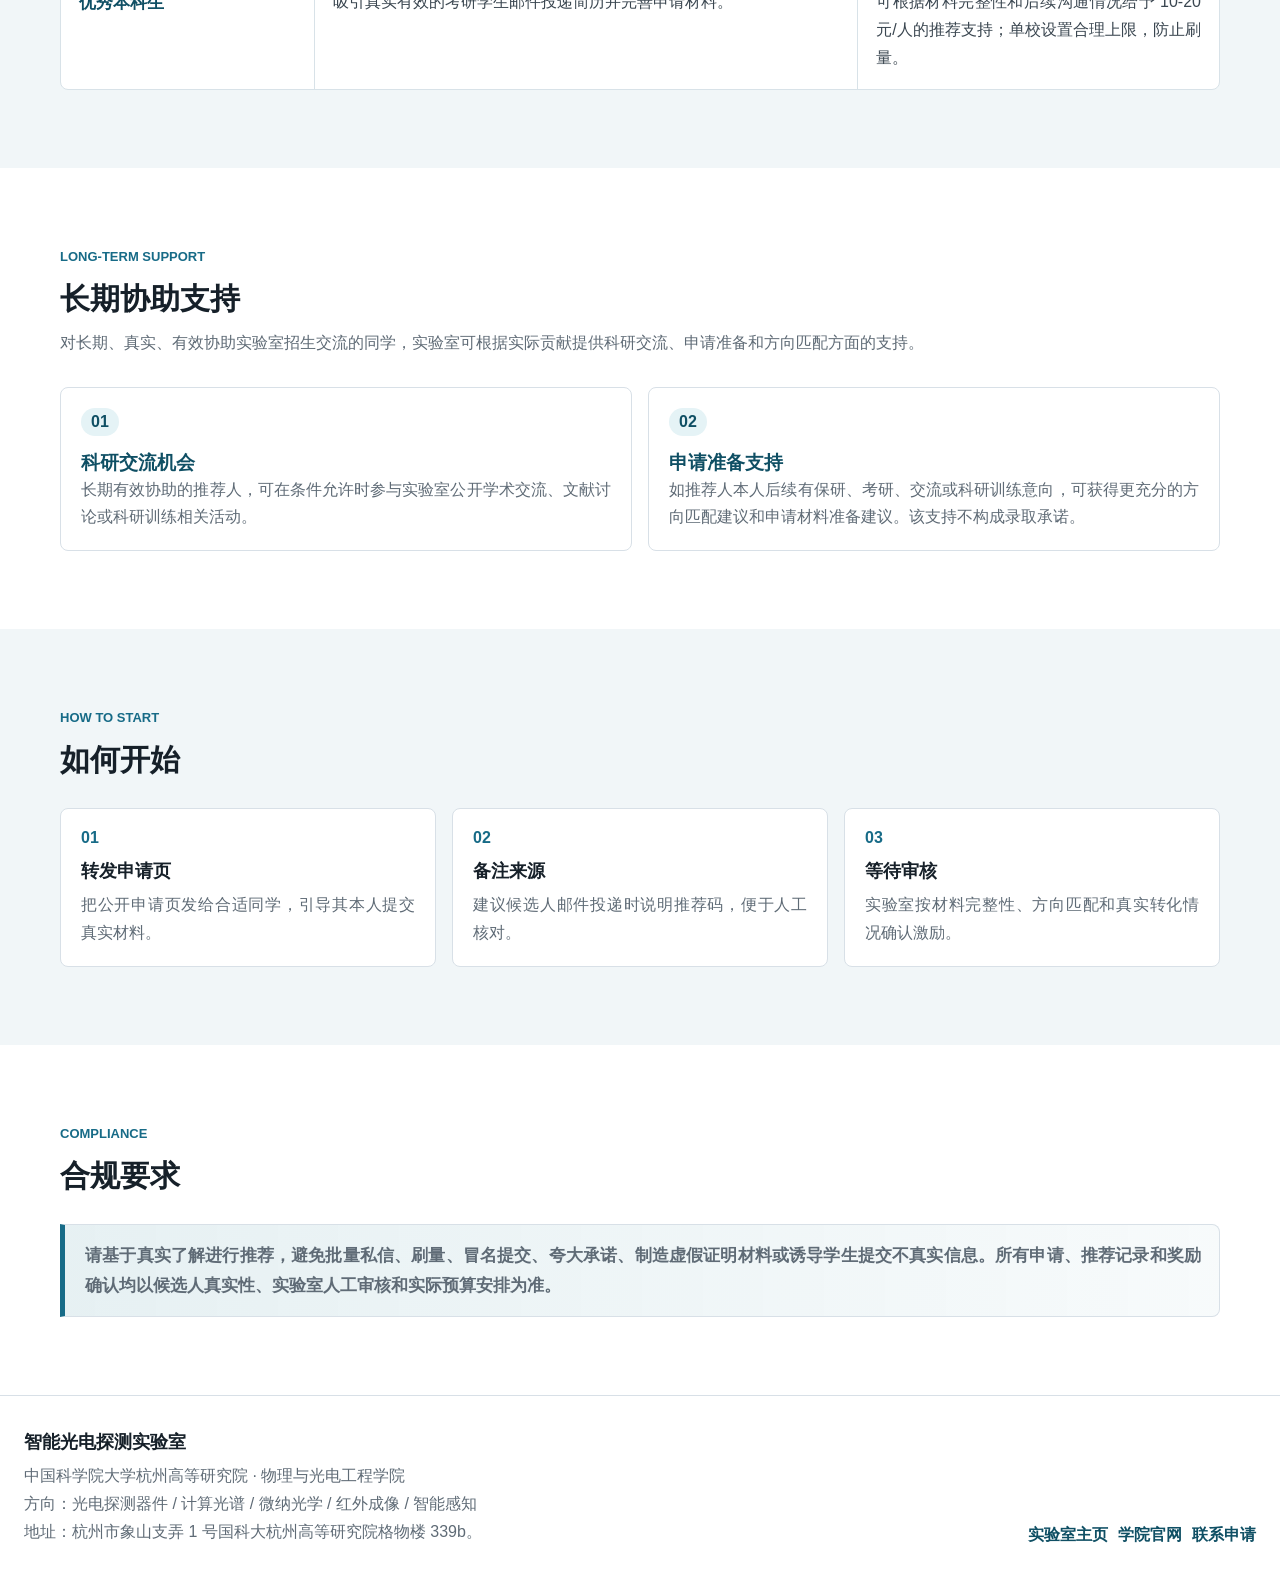
==== commit fcb82e9b: "Reuse footer and reorder application section" ====
--- a/ambassador.html
+++ b/ambassador.html
@@ -130,11 +130,12 @@
         <strong>智能光电探测实验室</strong>
         <p>中国科学院大学杭州高等研究院 · 物理与光电工程学院</p>
         <p>方向：光电探测器件 / 计算光谱 / 微纳光学 / 红外成像 / 智能感知</p>
-        <p><a href="./index.html#apply">地址：杭州市象山支弄 1 号国科大杭州高等研究院格物楼 339b。请通过主页 E-mail 或静态申请说明发送简历、成绩单和研究计划。</a></p>
+        <p>地址：杭州市象山支弄 1 号国科大杭州高等研究院格物楼 339b。</p>
       </div>
       <div class="footer-links">
         <a href="https://anthonyzhu1990.github.io/" target="_blank" rel="noreferrer">实验室主页</a>
         <a href="http://hias.ucas.ac.cn/" target="_blank" rel="noreferrer">学院官网</a>
+        <a href="./index.html#apply">联系申请</a>
       </div>
     </footer>
     <script src="./ambassador.js"></script>
--- a/static.css
+++ b/static.css
@@ -102,8 +102,7 @@
 
 .nav,
 .hero-inner,
-.page-section > *,
-.footer {
+.page-section > * {
   max-width: 1160px;
   margin-inline: auto;
 }
@@ -647,7 +646,7 @@
 
 .apply-layout {
   display: grid;
-  grid-template-columns: repeat(2, minmax(0, 1fr));
+  grid-template-columns: 1fr;
   gap: 18px;
   align-items: start;
 }
@@ -677,7 +676,7 @@
 
 .process-list {
   display: grid;
-  grid-template-columns: repeat(2, minmax(0, 1fr));
+  grid-template-columns: repeat(4, minmax(0, 1fr));
   gap: 16px;
 }
 
@@ -768,6 +767,14 @@
 .referral-section .section-head p,
 .compliance-note {
   color: #dce9ed;
+}
+
+.referral-section p {
+  color: #dce9ed;
+}
+
+.ambassador-page #start {
+  background: #f1f6f8;
 }
 
 .reward-detail-section {
@@ -980,6 +987,8 @@
 }
 
 .footer {
+  width: 100%;
+  max-width: none;
   display: grid;
   grid-template-columns: minmax(0, 1.3fr) minmax(260px, 0.7fr);
   gap: 20px;
@@ -988,6 +997,10 @@
   color: var(--muted);
   background: #fff;
   align-items: end;
+}
+
+.footer p {
+  text-align: left;
 }
 
 .footer strong {
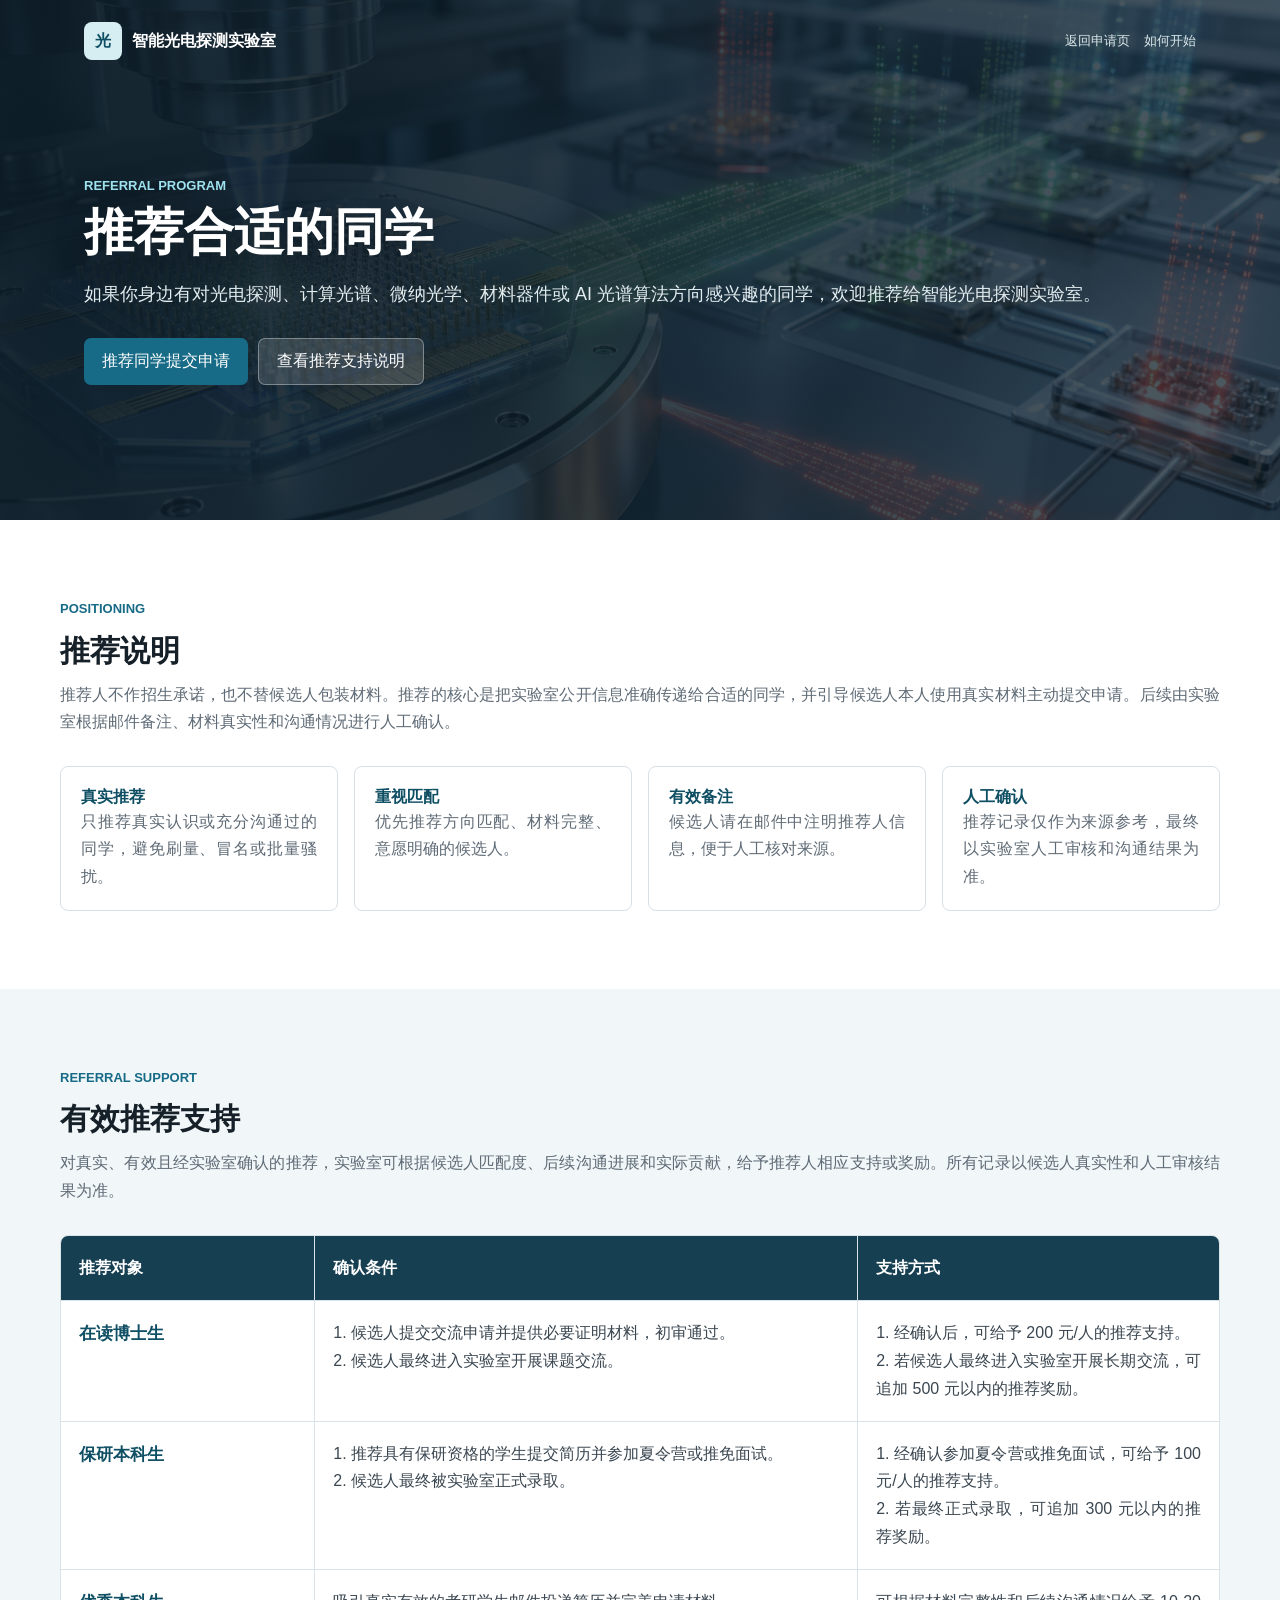
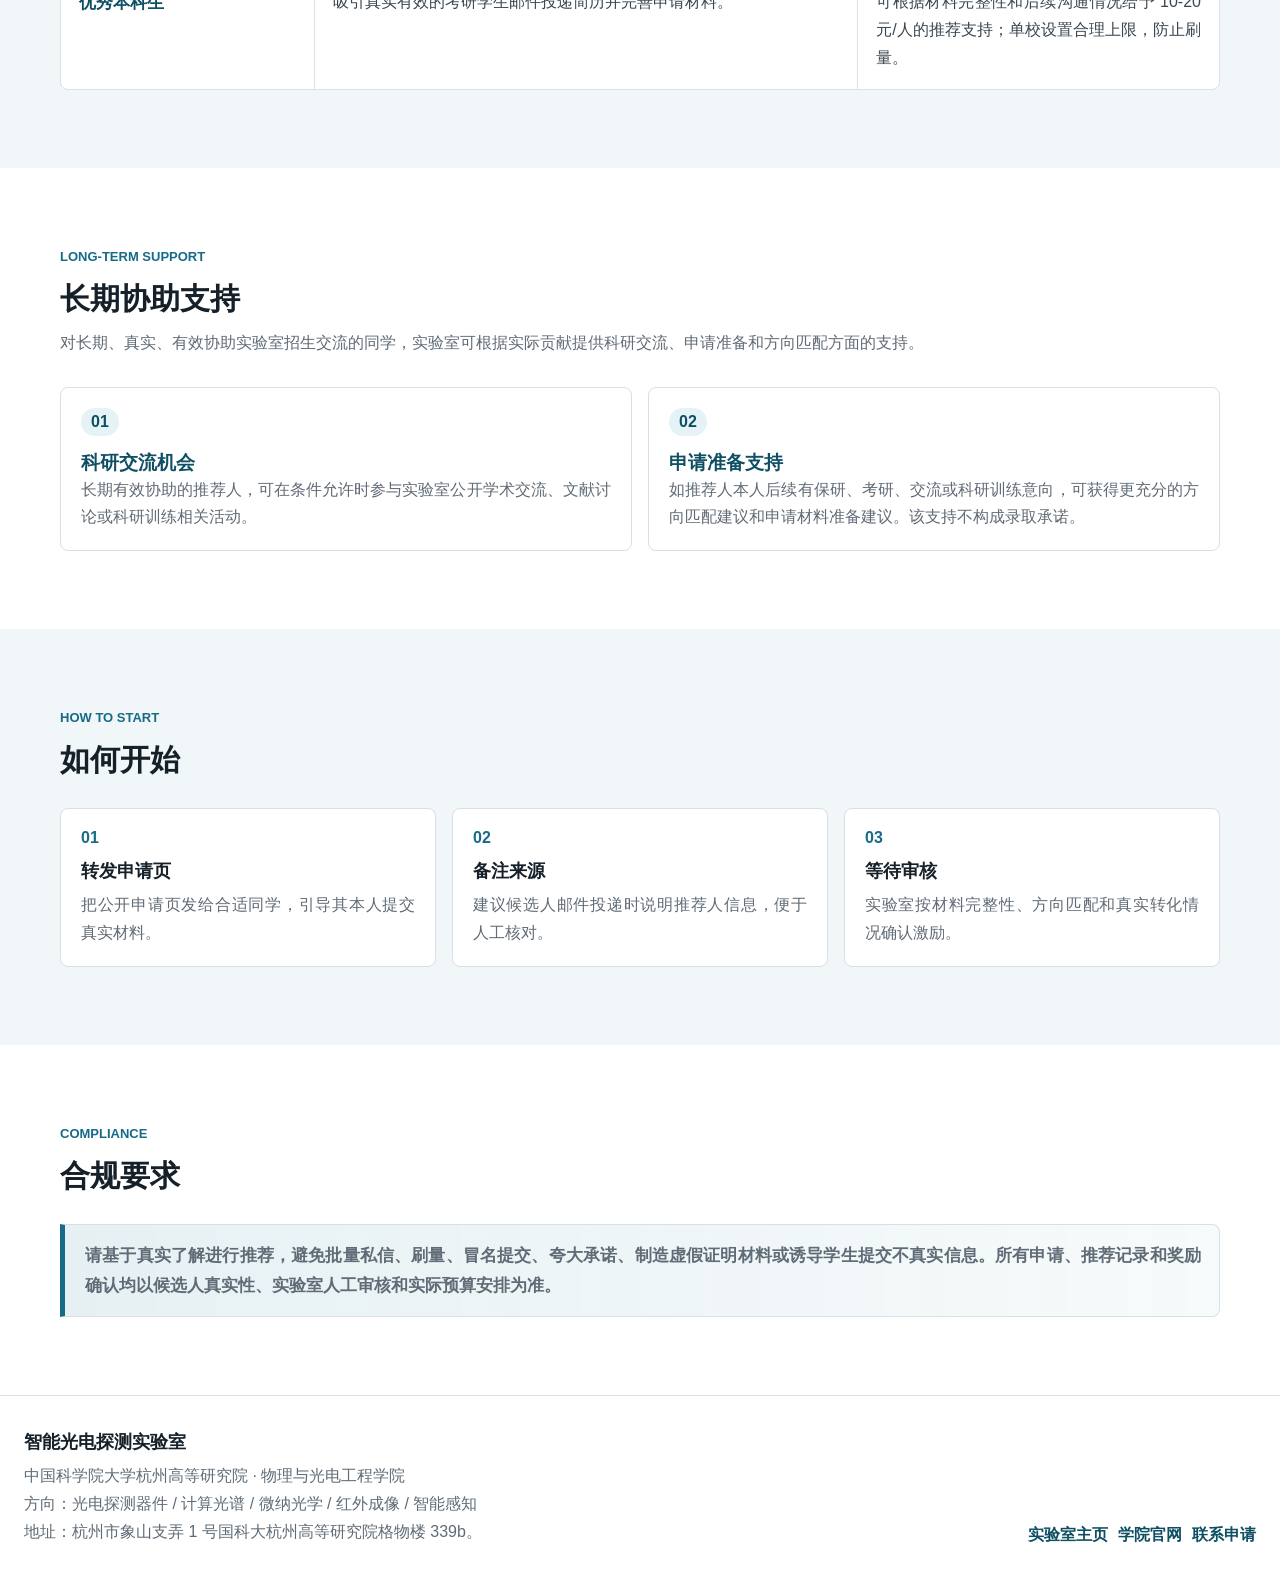
==== commit 147d8c2e: "Update ambassador page copy" ====
--- a/ambassador.html
+++ b/ambassador.html
@@ -1,143 +1,160 @@
 <!doctype html>
 <html lang="zh-CN">
-  <head>
-    <meta charset="utf-8" />
-    <meta name="viewport" content="width=device-width, initial-scale=1" />
-    <title>推荐同学｜智能光电探测实验室</title>
-    <link rel="stylesheet" href="./static.css" />
-  </head>
-  <body class="ambassador-page">
-    <header class="ambassador-hero">
-      <nav class="nav">
-        <a class="brand" href="./index.html">
-          <span class="brand-mark">光</span>
-          <span>智能光电探测实验室</span>
-        </a>
-        <div class="nav-links">
-          <a href="./index.html">返回申请页</a>
-          <a href="#start">如何开始</a>
+
+<head>
+  <meta charset="utf-8" />
+  <meta name="viewport" content="width=device-width, initial-scale=1" />
+  <title>推荐同学｜智能光电探测实验室</title>
+  <link rel="stylesheet" href="./static.css" />
+</head>
+
+<body class="ambassador-page">
+  <header class="ambassador-hero">
+    <nav class="nav">
+      <a class="brand" href="./index.html">
+        <span class="brand-mark">光</span>
+        <span>智能光电探测实验室</span>
+      </a>
+      <div class="nav-links">
+        <a href="./index.html">返回申请页</a>
+        <a href="#start">如何开始</a>
+      </div>
+    </nav>
+    <section class="ambassador-hero-inner">
+      <p class="eyebrow">Referral Program</p>
+      <h1>推荐合适的同学</h1>
+      <p>
+        如果你身边有对光电探测、计算光谱、微纳光学、材料器件或 AI 光谱算法方向感兴趣的同学，欢迎推荐给智能光电探测实验室。
+      </p>
+      <div class="hero-actions">
+        <a class="primary" href="#start">推荐同学提交申请</a>
+        <a class="secondary" href="#reward">查看推荐支持说明</a>
+      </div>
+    </section>
+  </header>
+
+  <main>
+    <section class="page-section">
+      <div class="section-head">
+        <p class="eyebrow">Positioning</p>
+        <h2>推荐说明</h2>
+        <p>
+          推荐人不作招生承诺，也不替候选人包装材料。推荐的核心是把实验室公开信息准确传递给合适的同学，并引导候选人本人使用真实材料主动提交申请。后续由实验室根据邮件备注、材料真实性和沟通情况进行人工确认。
+        </p>
+      </div>
+      <div class="ambassador-principles">
+        <article><strong>真实推荐</strong>
+          <p>只推荐真实认识或充分沟通过的同学，避免刷量、冒名或批量骚扰。</p>
+        </article>
+        <article><strong>重视匹配</strong>
+          <p>优先推荐方向匹配、材料完整、意愿明确的候选人。</p>
+        </article>
+        <article><strong>有效备注</strong>
+          <p>候选人请在邮件中注明推荐人信息，便于人工核对来源。</p>
+        </article>
+        <article><strong>人工确认</strong>
+          <p>推荐记录仅作为来源参考，最终以实验室人工审核和沟通结果为准。</p>
+        </article>
+      </div>
+    </section>
+
+    <section class="page-section reward-detail-section" id="reward">
+      <div class="section-head">
+        <p class="eyebrow">Referral Support</p>
+        <h2>有效推荐支持</h2>
+        <p>
+          对真实、有效且经实验室确认的推荐，实验室可根据候选人匹配度、后续沟通进展和实际贡献，给予推荐人相应支持或奖励。所有记录以候选人真实性和人工审核结果为准。
+        </p>
+      </div>
+      <div class="reward-table">
+        <div class="reward-row reward-head">
+          <span>推荐对象</span>
+          <span>确认条件</span>
+          <span>支持方式</span>
         </div>
-      </nav>
-      <section class="ambassador-hero-inner">
-        <p class="eyebrow">Referral Program</p>
-        <h1>推荐合适的同学</h1>
+        <div class="reward-row">
+          <strong>在读博士生</strong>
+          <p>1. 候选人提交交流申请并提供必要证明材料，初审通过。<br />2. 候选人最终进入实验室开展课题交流。</p>
+          <p>1. 经确认后，可给予 200 元/人的推荐支持。<br />2. 若候选人最终进入实验室开展长期交流，可追加 500 元以内的推荐奖励。</p>
+        </div>
+        <div class="reward-row">
+          <strong>保研本科生</strong>
+          <p>1. 推荐具有保研资格的学生提交简历并参加夏令营或推免面试。<br />2. 候选人最终被实验室正式录取。</p>
+          <p>1. 经确认参加夏令营或推免面试，可给予 100 元/人的推荐支持。<br />2. 若最终正式录取，可追加 300 元以内的推荐奖励。</p>
+        </div>
+        <div class="reward-row">
+          <strong>优秀本科生</strong>
+          <p>吸引真实有效的考研学生邮件投递简历并完善申请材料。</p>
+          <p>可根据材料完整性和后续沟通情况给予 10-20 元/人的推荐支持；单校设置合理上限，防止刷量。</p>
+        </div>
+      </div>
+    </section>
+
+    <section class="page-section privilege-section">
+      <div class="section-head">
+        <p class="eyebrow">Long-term Support</p>
+        <h2>长期协助支持</h2>
         <p>
-          如果你身边有对光电探测、计算光谱、微纳光学、材料器件或 AI 光谱算法方向感兴趣的同学，欢迎推荐给智能光电探测实验室。
+          对长期、真实、有效协助实验室招生交流的同学，实验室可根据实际贡献提供科研交流、申请准备和方向匹配方面的支持。
         </p>
-        <div class="hero-actions">
-          <a class="primary" href="#start">推荐同学提交申请</a>
-          <a class="secondary" href="#reward">查看推荐支持说明</a>
-        </div>
-      </section>
-    </header>
+      </div>
+      <div class="privilege-grid">
+        <article>
+          <span>01</span>
+          <h3>科研交流机会</h3>
+          <p>长期有效协助的推荐人，可在条件允许时参与实验室公开学术交流、文献讨论或科研训练相关活动。</p>
+        </article>
+        <article>
+          <span>02</span>
+          <h3>申请准备支持</h3>
+          <p>如推荐人本人后续有保研、考研、交流或科研训练意向，可获得更充分的方向匹配建议和申请材料准备建议。该支持不构成录取承诺。</p>
+        </article>
+      </div>
+    </section>
 
-    <main>
-      <section class="page-section">
-        <div class="section-head">
-          <p class="eyebrow">Positioning</p>
-          <h2>推荐说明</h2>
-          <p>
-            推荐人不作招生承诺，也不替候选人包装材料。推荐的核心是把实验室公开信息准确传递给合适的同学，并引导候选人本人使用真实材料主动提交申请。静态页面只在本地生成推荐码，后续由实验室根据邮件备注、材料真实性和沟通情况进行人工确认。
-          </p>
-        </div>
-        <div class="ambassador-principles">
-          <article><strong>真实推荐</strong><p>只推荐真实认识或充分沟通过的同学，避免刷量、冒名或批量骚扰。</p></article>
-          <article><strong>重视匹配</strong><p>优先推荐方向匹配、材料完整、意愿明确的候选人。</p></article>
-          <article><strong>有效备注</strong><p>候选人通过链接进入申请页后，请在邮件中注明推荐码，便于人工核对来源。</p></article>
-          <article><strong>人工确认</strong><p>推荐记录仅作为来源参考，最终以实验室人工审核和沟通结果为准。</p></article>
-        </div>
-      </section>
+    <section class="page-section" id="start">
+      <div class="section-head">
+        <p class="eyebrow">How To Start</p>
+        <h2>如何开始</h2>
+      </div>
+      <div class="intro-strip">
+        <article><span>01</span><strong>转发申请页</strong>
+          <p>把公开申请页发给合适同学，引导其本人提交真实材料。</p>
+        </article>
+        <article><span>02</span><strong>备注来源</strong>
+          <p>建议候选人邮件投递时说明推荐人信息，便于人工核对。</p>
+        </article>
+        <article><span>03</span><strong>等待审核</strong>
+          <p>实验室按材料完整性、方向匹配和真实转化情况确认激励。</p>
+        </article>
+      </div>
+    </section>
 
-      <section class="page-section reward-detail-section" id="reward">
-        <div class="section-head">
-          <p class="eyebrow">Referral Support</p>
-          <h2>有效推荐支持</h2>
-          <p>
-            对真实、有效且经实验室确认的推荐，实验室可根据候选人匹配度、后续沟通进展和实际贡献，给予推荐人相应支持或奖励。所有记录以候选人真实性和人工审核结果为准。
-          </p>
-        </div>
-        <div class="reward-table">
-          <div class="reward-row reward-head">
-            <span>推荐对象</span>
-            <span>确认条件</span>
-            <span>支持方式</span>
-          </div>
-          <div class="reward-row">
-            <strong>在读博士生</strong>
-            <p>1. 候选人提交交流申请并提供必要证明材料，初审通过。<br />2. 候选人最终进入实验室开展课题交流。</p>
-            <p>1. 经确认后，可给予 200 元/人的推荐支持。<br />2. 若候选人最终进入实验室开展长期交流，可追加 500 元以内的推荐奖励。</p>
-          </div>
-          <div class="reward-row">
-            <strong>保研本科生</strong>
-            <p>1. 推荐具有保研资格的学生提交简历并参加夏令营或推免面试。<br />2. 候选人最终被实验室正式录取。</p>
-            <p>1. 经确认参加夏令营或推免面试，可给予 100 元/人的推荐支持。<br />2. 若最终正式录取，可追加 300 元以内的推荐奖励。</p>
-          </div>
-          <div class="reward-row">
-            <strong>优秀本科生</strong>
-            <p>吸引真实有效的考研学生邮件投递简历并完善申请材料。</p>
-            <p>可根据材料完整性和后续沟通情况给予 10-20 元/人的推荐支持；单校设置合理上限，防止刷量。</p>
-          </div>
-        </div>
-      </section>
+    <section class="page-section compliance-section">
+      <div class="section-head">
+        <p class="eyebrow">Compliance</p>
+        <h2>合规要求</h2>
+      </div>
+      <p class="standalone-note">
+        请基于真实了解进行推荐，避免批量私信、刷量、冒名提交、夸大承诺、制造虚假证明材料或诱导学生提交不真实信息。所有申请、推荐记录和奖励确认均以候选人真实性、实验室人工审核和实际预算安排为准。
+      </p>
+    </section>
+  </main>
 
-      <section class="page-section privilege-section">
-        <div class="section-head">
-          <p class="eyebrow">Long-term Support</p>
-          <h2>长期协助支持</h2>
-          <p>
-            对长期、真实、有效协助实验室招生交流的同学，实验室可根据实际贡献提供科研交流、申请准备和方向匹配方面的支持。
-          </p>
-        </div>
-        <div class="privilege-grid">
-          <article>
-            <span>01</span>
-            <h3>科研交流机会</h3>
-            <p>长期有效协助的推荐人，可在条件允许时参与实验室公开学术交流、文献讨论或科研训练相关活动。</p>
-          </article>
-          <article>
-            <span>02</span>
-            <h3>申请准备支持</h3>
-            <p>如推荐人本人后续有保研、考研、交流或科研训练意向，可获得更充分的方向匹配建议和申请材料准备建议。该支持不构成录取承诺。</p>
-          </article>
-        </div>
-      </section>
+  <footer class="footer">
+    <div>
+      <strong>智能光电探测实验室</strong>
+      <p>中国科学院大学杭州高等研究院 · 物理与光电工程学院</p>
+      <p>方向：光电探测器件 / 计算光谱 / 微纳光学 / 红外成像 / 智能感知</p>
+      <p>地址：杭州市象山支弄 1 号国科大杭州高等研究院格物楼 339b。</p>
+    </div>
+    <div class="footer-links">
+      <a href="https://anthonyzhu1990.github.io/" target="_blank" rel="noreferrer">实验室主页</a>
+      <a href="http://hias.ucas.ac.cn/" target="_blank" rel="noreferrer">学院官网</a>
+      <a href="./index.html#apply">联系申请</a>
+    </div>
+  </footer>
+  <script src="./ambassador.js"></script>
+</body>
 
-      <section class="page-section" id="start">
-        <div class="section-head">
-          <p class="eyebrow">How To Start</p>
-          <h2>如何开始</h2>
-        </div>
-        <div class="intro-strip">
-          <article><span>01</span><strong>转发申请页</strong><p>把公开申请页发给合适同学，引导其本人提交真实材料。</p></article>
-          <article><span>02</span><strong>备注来源</strong><p>建议候选人邮件投递时说明推荐码，便于人工核对。</p></article>
-          <article><span>03</span><strong>等待审核</strong><p>实验室按材料完整性、方向匹配和真实转化情况确认激励。</p></article>
-        </div>
-      </section>
-
-      <section class="page-section compliance-section">
-        <div class="section-head">
-          <p class="eyebrow">Compliance</p>
-          <h2>合规要求</h2>
-        </div>
-        <p class="standalone-note">
-          请基于真实了解进行推荐，避免批量私信、刷量、冒名提交、夸大承诺、制造虚假证明材料或诱导学生提交不真实信息。所有申请、推荐记录和奖励确认均以候选人真实性、实验室人工审核和实际预算安排为准。
-        </p>
-      </section>
-    </main>
-
-    <footer class="footer">
-      <div>
-        <strong>智能光电探测实验室</strong>
-        <p>中国科学院大学杭州高等研究院 · 物理与光电工程学院</p>
-        <p>方向：光电探测器件 / 计算光谱 / 微纳光学 / 红外成像 / 智能感知</p>
-        <p>地址：杭州市象山支弄 1 号国科大杭州高等研究院格物楼 339b。</p>
-      </div>
-      <div class="footer-links">
-        <a href="https://anthonyzhu1990.github.io/" target="_blank" rel="noreferrer">实验室主页</a>
-        <a href="http://hias.ucas.ac.cn/" target="_blank" rel="noreferrer">学院官网</a>
-        <a href="./index.html#apply">联系申请</a>
-      </div>
-    </footer>
-    <script src="./ambassador.js"></script>
-  </body>
-</html>
+</html>
--- a/static.css
+++ b/static.css
@@ -32,12 +32,6 @@
 }
 
 button {
-  font: inherit;
-}
-
-input,
-textarea,
-select {
   font: inherit;
 }
 
@@ -297,12 +291,6 @@
   line-height: 1.74;
   text-align: justify;
   text-justify: inter-ideograph;
-}
-
-.form-hint {
-  color: var(--muted);
-  font-size: 13px;
-  font-weight: 500;
 }
 
 .card-head {
@@ -824,60 +812,6 @@
   color: #3a4650;
 }
 
-.referral-link-box {
-  display: grid;
-  grid-template-columns: minmax(0, 0.8fr) minmax(0, 1.2fr);
-  gap: 22px;
-  margin-top: 26px;
-  padding: 22px;
-  border: 1px solid #cddbe2;
-  border-radius: 8px;
-  background: #fff;
-}
-
-.referral-link-box h3 {
-  margin-top: 6px;
-  font-size: 22px;
-}
-
-.referral-link-box p:not(.eyebrow) {
-  margin-top: 10px;
-  color: var(--muted);
-  line-height: 1.75;
-}
-
-.referral-link-form {
-  display: grid;
-  grid-template-columns: repeat(2, minmax(0, 1fr));
-  gap: 12px;
-}
-
-.wide {
-  grid-column: 1 / -1;
-}
-
-label {
-  display: grid;
-  gap: 8px;
-  color: #344054;
-  font-weight: 800;
-}
-
-input {
-  width: 100%;
-  border: 1px solid #cfd8e2;
-  border-radius: 7px;
-  padding: 11px 12px;
-  color: var(--ink);
-  background: #fff;
-  outline: none;
-}
-
-input:focus {
-  border-color: var(--accent);
-  box-shadow: 0 0 0 3px rgba(23, 107, 135, 0.14);
-}
-
 .standalone-note {
   max-width: 1160px;
   margin-top: 0;
@@ -1075,8 +1009,6 @@
   .ambassador-principles,
   .privilege-grid,
   .reward-row,
-  .referral-link-box,
-  .referral-link-form,
   .footer {
     grid-template-columns: 1fr;
   }
